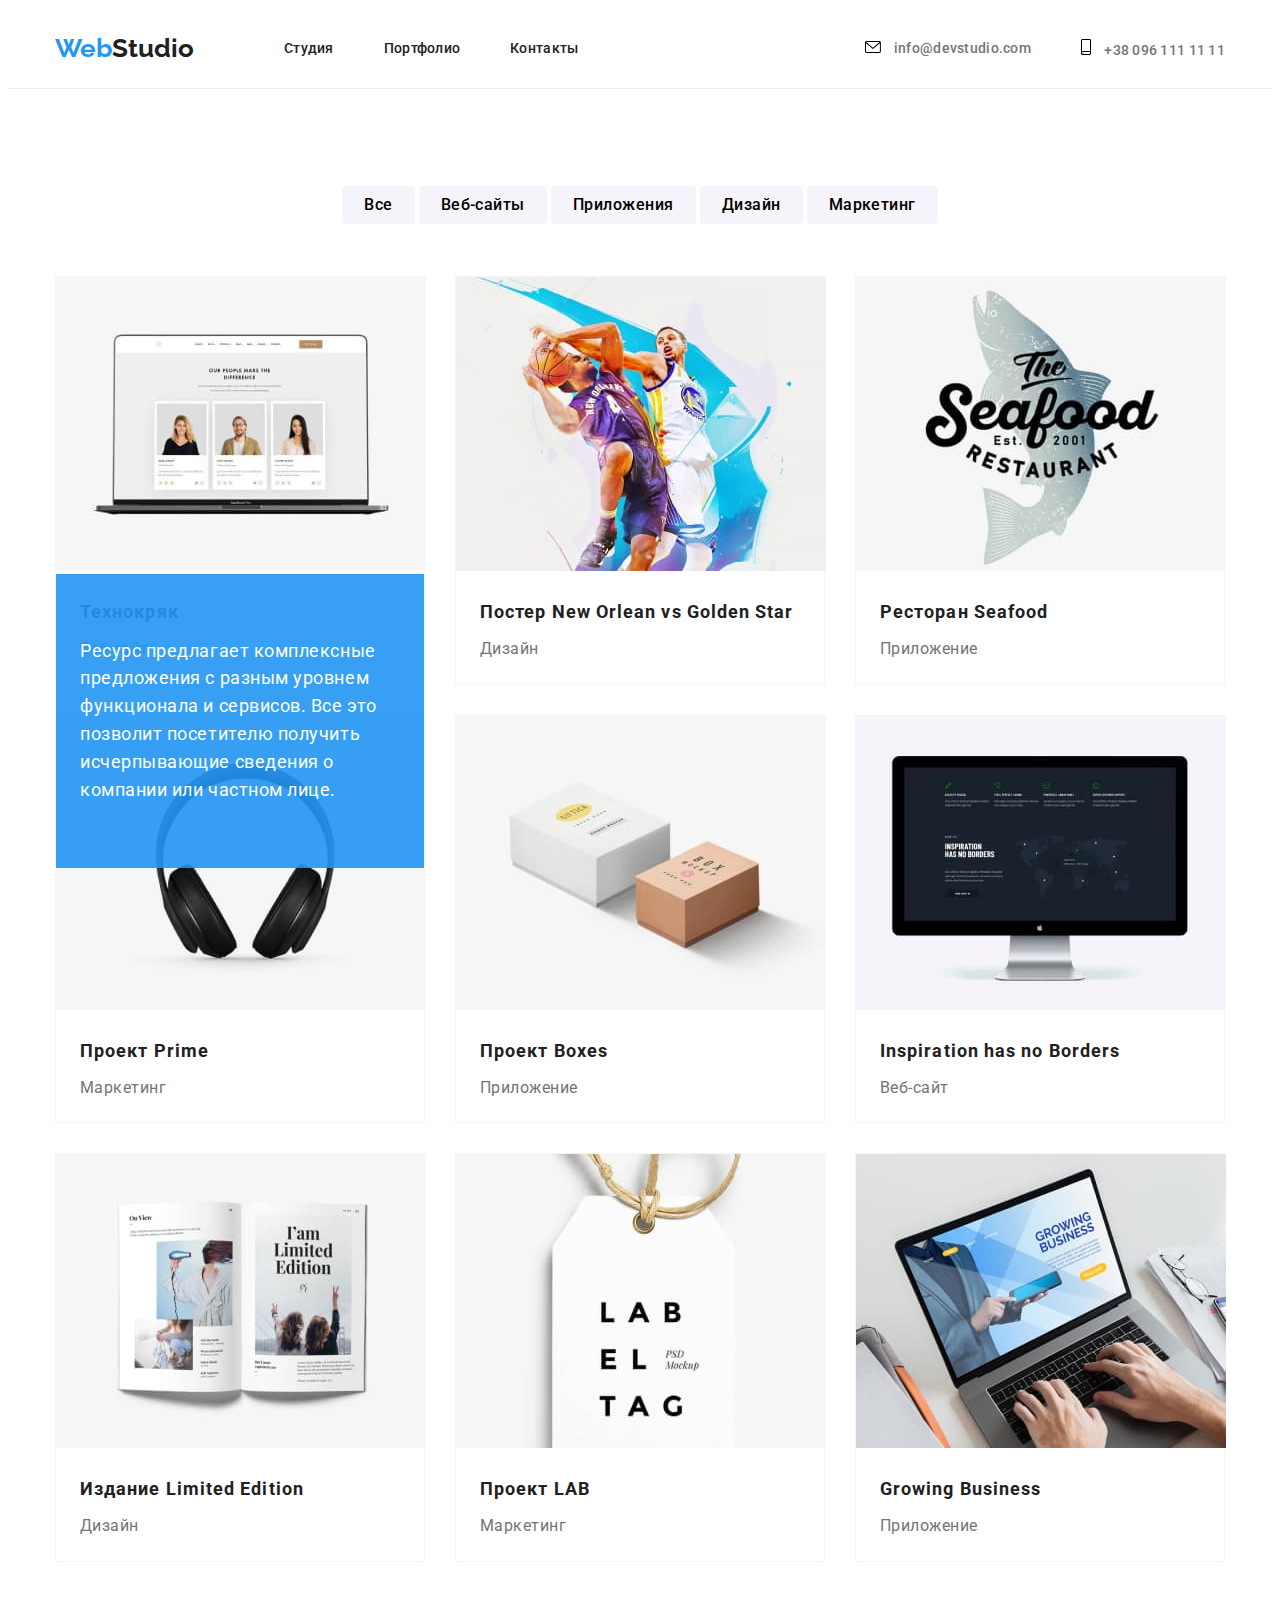
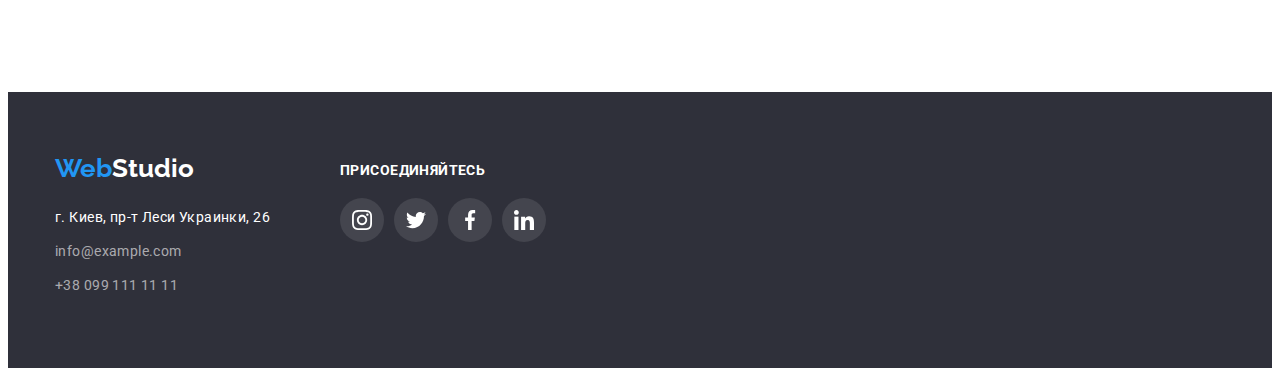
==== portfolio.html @ e7fb88fd "HW5 1 commit" ====
<!DOCTYPE html>
<html lang="ru">
<head>
    <meta charset="UTF-8">
    <meta http-equiv="X-UA-Compatible" content="IE=edge">
    <meta name="viewport" content="width=device-width, initial-scale=1.0">
    <link rel="preconnect" href="https://fonts.googleapis.com">
    <link rel="preconnect" href="https://fonts.gstatic.com" crossorigin>
    <link href="https://fonts.googleapis.com/css2?family=Montserrat:wght@400;700&family=Raleway:wght@700&family=Roboto:wght@400;500;700;900&display=swap" rel="stylesheet">
    <link rel="stylesheet" href="https://cdnjs.cloudflare.com/ajax/libs/modern-normalize/1.1.0/modern-normalize.min.css" integrity="sha512-wpPYUAdjBVSE4KJnH1VR1HeZfpl1ub8YT/NKx4PuQ5NmX2tKuGu6U/JRp5y+Y8XG2tV+wKQpNHVUX03MfMFn9Q==" crossorigin="anonymous" referrerpolicy="no-referrer" />
    <link rel="stylesheet" href="./styles.css">
    <title>Portfolio</title>
</head>
<body>
    <header>
        <div class="container">
            <nav class="nav-menu-list">
            <a class="logo" href="./images/WebStudio.jpg">
                <span class="web">Web</span><span class="'Studio">Studio</span>
            </a>
            <ul class="nav-menu-inner">
               <li class="nav-menu"><a class="nav-link" href="./index.html">Студия</a></li>
               <li class="nav-menu"><a class="nav-link" href="#">Портфолио</a></li>
               <li class="nav-menu"><a class="nav-link" href="#">Контакты</a></li>
            </ul>
            <ul class="contacts-menu">
                <li class="nav-menu-contact"><a href="mailto:info@devstudio.com">
                 <svg class="nav-icon" aria-hidden="true">
                     <use href="./images/icons.svg#icon-envelope-hover"></use>
                 </svg>
                 info@devstudio.com</a></li>
                <li class="nav-menu-contact"><a href="tel:+380961111111">
                 <svg class="smart-nav-icon" aria-hidden="true">
                     <use href="./images/icons.svg#icon-smartphone"></use>
                 </svg>
                 +38 096 111 11 11</a></li>
            </ul>
        </nav>
    </div>
    </header>
    <main>
     <section class="portfolio">
        <div class="container">
                <ul class="filters">
                    <li class="filter-button">
                        <a href="#" class="button-filter-group">
                            <button class="filter" type="button">Все</button>
                        </a>
                    </li>
                    <li class="filter-button">
                        <a href="#" class="button-filter-group">
                            <button class="filter" type="button">Веб-сайты</button> 
                         </a>
                    </li>
                    <li class="filter-button">
                        <a href="#" class="button-filter-group">
                            <button class="filter" type="button">Приложения</button> 
                         </a>
                    </li>
                    <li class="filter-button">
                        <a href="#" class="button-filter-group">
                            <button class="filter" type="button">Дизайн</button>
                        </a>
                    </li>
                    <li class="filter-button">
                        <a href="#" class="button-filter-group">
                            <button class="filter" type="button">Маркетинг</button> 
                         </a>
                    </li>         
                 </ul>
                 <ul class="portfolio-descriptions">
                    <li class="cards-portfolio">
                        <img class="backdrop-image" src="./images/imgfirst.jpg" alt="Технокряк" width="370">
                        <div class="backdrop">
                            <p class="backdrop-text">Ресурс предлагает комплексные предложения с разным уровнем функционала и сервисов. Все это позволит посетителю получить исчерпывающие сведения о компании или частном лице.</p>
                        </div>
                        <div class="card-portfolio-desc">
                            <h3 class="sub-title-description-card">Технокряк</h3>
                            <p class="text-description-card">Веб-сайт</p>
                        </div>
                    </li>
                    <li class="cards-portfolio">
                        <img src="./images/imgsecond.jpg" alt="Постер New Orlean vs Golden Star" width="370">
                        <div class="card-portfolio-desc">
                            <h3 class="sub-title-description-card">Постер New Orlean vs Golden Star</h3>
                            <p class="text-description-card">Дизайн</p>
                        </div>
                    </li>
                    <li class="cards-portfolio">
                        <img src="./images/imgthird.jpg" alt="Ресторан Seafood" width="370">
                        <div class="card-portfolio-desc">
                            <h3 class="sub-title-description-card">Ресторан Seafood</h3>
                            <p class="text-description-card">Приложение</p>
                        </div>
                    </li>
                    <li class="cards-portfolio">
                        <img src="./images/imgfouth.jpg" alt="Проект Prime" width="370">
                        <div class="card-portfolio-desc">
                            <h3 class="sub-title-description-card">Проект Prime</h3>
                            <p class="text-description-card">Маркетинг</p>
                        </div>
                    </li>
                    <li class="cards-portfolio">
                        <img src="./images/img5.jpg" alt="Проект Boxes" width="370">
                        <div class="card-portfolio-desc">
                            <h3 class="sub-title-description-card">Проект Boxes</h3>
                            <p class="text-description-card">Приложение</p>
                        </div>
                    </li>
                    <li class="cards-portfolio">
                        <img src="./images/img6.jpg" alt="Inspiration has no Borders" width="370">
                        <div class="card-portfolio-desc">
                            <h3 class="sub-title-description-card">Inspiration has no Borders</h3>
                            <p class="text-description-card">Веб-сайт</p>
                        </div>
                    </li>
                    <li class="cards-portfolio">
                        <img src="./images/img7.jpg" alt="Издание Limited Edition" width="370">
                        <div class="card-portfolio-desc">
                            <h3 class="sub-title-description-card">Издание Limited Edition</h3>
                            <p class="text-description-card">Дизайн</p>
                        </div>
                    </li>
                    <li class="cards-portfolio">
                        <img src="./images/img8.jpg" alt="Проект LAB" width="370">
                        <div class="card-portfolio-desc">
                            <h3 class="sub-title-description-card">Проект LAB</h3>
                            <p class="text-description-card">Маркетинг</p>
                        </div>
                    </li>
                    <li class="cards-portfolio">
                        <img src="./images/img9.jpg" alt="Growing Business" width="370">
                        <div class="card-portfolio-desc">
                            <h3 class="sub-title-description-card">Growing Business</h3>
                            <p class="text-description-card">Приложение</p>
                        </div>
                    </li>
                 </ul>
     </div>
    </section>
    </main>
    <footer class="footer">
        <div class="container footer-container">
            <div class="footer-contacts">
                <a class="logo-footer" href="./images/WebStudio.jpg">
                    <span class="web">Web</span><span class="studio-footer">Studio</span>
                </a>
                    <address class="address">г. Киев, пр-т Леси Украинки, 26</address>
                <ul class="contacts-footer">
                    <li class="contact-footer"><a href="mailto:info@example.com">info@example.com</a></li>
                    <li class="contact-footer"><a href="tel:+380991111111">+38 099 111 11 11</a></li>
                </ul>
            </div>
            <div>
                <div class="join">
                    <span class="footer-join">присоединяйтесь</span>
                </div>
                <div class="social-link-group">
                    <ul class="social-group">
                        <li class="social-cover-footer">
                            <a href="#" class="social-link-footer">
                                <svg class="social-icon-footer" width="20px" height="20px">
                                    <use href="./images/icons.svg#icon-instagram"></use>
                                 </svg> 
                            </a>                                               
                        </li>
                        <li class="social-cover-footer">
                            <a href="#" class="social-link-footer">
                                <svg class="social-icon-footer"  width="20px" height="20px" aria-label="Твитер">
                                    <use href="./images/icons.svg#icon-twitter"></use>
                                </svg>
                           </a>
                        </li>
                        <li class="social-cover-footer">
                            <a href="#" class="social-link-footer">
                                <svg class="social-icon-footer" width="20px" height="20px" aria-label="Фейсбук">
                                    <use href="./images/icons.svg#icon-facebook"></use>
                                 </svg>
                            </a>
                        </li>
                        <li class="social-cover-footer">
                            <a href="#" class="social-link-footer">
                                <svg class="social-icon-footer" width="20px" height="20px" aria-label="Линкдын">
                                    <use href="./images/icons.svg#icon-linkedin"></use>
                                 </svg>
                            </a>
                        </li>
                    </ul>
                </div>
           </div>
        </div>
       </footer>
</body>
</html>
---- styles.css ----
html {
    box-sizing: border-box;
}
*,
*::before,
*::after {
    box-sizing: inherit;
}
h1,
h2,
h3,
h4,
h5,
h6,
p {
	margin: 0;
}
ul {
    list-style: none;
	padding-left: 0;
	margin: 0;
}
:root {
    --text-color: #757575;
    --general-white-color: #fff;
    --text-color-bold: #212121;
    --blue-brand-color: #2196F3;
    --border-color: #F5F4FA;
}

body {
    background-color: var(--general-white-color);
    font-family: 'Roboto', sans-serif;
    font-weight: 400;
    color: var(--test-color);
    font-size: 14px;

}
.container {
    width: 1200px;
    margin: 0 auto;
    padding: 0 15px;
}
/*header*/
header {
    border-bottom: 1px solid #ECECEC;
}
.nav-menu-list {
    display: flex;
    align-items: center;
    justify-content: space-between;
    height: 80px;
}
a.logo {
    font-weight: 700;
    font-family: 'Raleway', sans-serif;
    text-decoration: none;
    color: var(--text-color-bold);
    font-size: 26px;
    margin-right: 90px;
}
.web {
    color: var(--blue-brand-color);
}
.studio {
    color:  var(--text-color-bold);
}
ul { 
    list-style: none; 
}
.nav-menu-inner {
    display: flex;
    padding-left: 0;
}
.nav-menu {
    margin-right: 50px;
}
.nav-menu > a {
    color: var(--text-color-bold);
    text-decoration: none;   
    font-weight: 500;
    line-height: 1.1;
    letter-spacing: 0.02em;
    position: relative;
}
.nav-link:hover::after,
.nav-link:focus::after {
    content: '';
    width: 100%;
    display: block;
    height: 4px;
    position: absolute;
    background-color: var(--blue-brand-color);
    top: 45px;

}
.contacts-menu {
    display: flex;
    margin-left: auto;
}
.nav-menu-contact {
    margin-left: 50px;
}
.nav-menu-contact > a {
    color: var(--text-color);
    text-decoration: none;
    font-weight: 500;
    letter-spacing: 0.02em;
}
.nav-menu > a:hover  {
    color: #2196F3;
}
.nav-menu > a:focus  {
    color: #2196F3;
}
.nav-menu-contact > a:hover,
.nav-menu-contact > a:focus
{
    color: #2196F3;
    fill: #2196F3;
}
.nav-icon {
    width: 16px;
    height: 14px;
    fill: var(--test-color);
    margin-right: 10px;
    padding-top: 2px;
}
.smart-nav-icon {
    width: 10px;
    height: 16px;
    fill: var(--test-color);
    margin-right: 10px;
}

/*main content*/
.top {
    height: 600px;
    background-color: #2F303A;
    align-items: center;
    display: flex;
    background-image: 
    linear-gradient(
        to right,
        rgba(47, 48, 58, 0.4),
        rgba(47, 48, 58, 0.4)),
    url(./images/header-image.jpg);
    background-size: contain;
    

}
.top-section {
    display: flex;
    flex-direction: column;
    align-items: center;
    justify-content: center;
    height: inherit;
}
.main-title {
    font-weight: 900;
    font-size: 44px;
    line-height: 1.36;
    text-align: center;
    text-transform: uppercase;
    color: var(--general-white-color);
    text-align: center;  
    letter-spacing: 0.06em;
    width: 700px;
    display: block;  
}
.book-service {
    width: 200px;
    height: 50px;
    color: var(--general-white-color);
    background-color:  var(--blue-brand-color); 
    border-radius: 4px; 
    border: 0px; 
    font-size: 16px;
    line-height: 1.87;
    letter-spacing: 0.06em;
    font-weight: 700;
    font-family: 'Roboto', sans-serif;
    margin-top: 35px;
}
/*main ideas*/
.description-idea {
    display: flex;
    justify-content: space-between;
}
.descriptions,  .team{
    padding-top: 94px;
    padding-bottom: 94px;
}
.card-box {
    padding-bottom: 94px;
}
.short-description:not(:nth-last-child(1)){
    margin-right: 30px;
}
.short-description{
    width: 270px;
    margin-right: 30px;
    display: block;
}

.sub-title {
    text-transform: uppercase;
    font-weight: 700;
    font-size: 14px;
    padding-bottom: 10px;
    padding-top: 30px;
}
.sub-title, .sub-title-description {
    color: var(--text-color-bold);
    line-height: 1.14;
    letter-spacing: 0.03em;
}
.idea-icon {
    width: 70px;
    height: 70px;
    background-position: center;
}
.cover-icon {
    width: 270px;
    height: 120px;
    background-color: var(--border-color) ;
    display: flex;
    align-items: center;
    justify-content: center;
}
.card-list-images {
    position: relative;
}
.card-images {
    display: flex;
    gap: 30px;
}
.card-images-description {
    display: flex;
    justify-content: center;
    background-color: rgba(47, 48, 58, 0.8);
    height: 70px;
    position: relative;
    bottom: 20%;
    align-items: center;
}
.card-text {
    font-size: 14px;
    line-height: 1.17;
    letter-spacing: 0.03em;
    font-weight: 700px;
    color: var(--general-white-color);
    text-transform: uppercase;
}
.sub-title-description-card {
    font-weight: 700;
    font-size: 18px;
    color: var(--text-color-bold);
    letter-spacing: 0.06em;
    line-height: 2;
    margin-bottom: 4px;
}
.sub-title-description{
    font-weight: 500;
    font-size: 16px;
    margin-bottom: 15px;
}
.text-description {
    color: var(--text-color);
    letter-spacing: 0.03em;
    line-height: 1.7;
    font-size: 14px;
}

.text-description-card {
    color: var(--text-color);
    letter-spacing: 0.03em;
    line-height: 1.87;
    font-size: 16px;
}
.card-desc{
    padding-top: 28px;
    padding-bottom: 28px;
}
.text-description-member {
    color: var(--text-color);
    letter-spacing: 0.03em;
    line-height: 1.18;
    font-size: 16px;
}
.description-title {
    font-weight: 700;
    font-size: 36px;
    line-height: 1.16;
    text-align: center;
    margin-bottom: 50px;
}
.team {
    background-color: var(--border-color);
}
.cards {
    display: flex;
    justify-content: space-between;
    margin-bottom: 0;
    padding-left: 0;
}
.card {
    background-color: var(--general-white-color);
    width: 270px;
    box-shadow: 0 2px 2px var(--text-color);
    text-align: center;
}
.social-group {
    display: flex;
    justify-content: center;
    margin-top: 16px;
}
.social-cover {
    display: flex;
    justify-content: center;
    align-items: center;
    width: 44px;
    height: 44px; 
    border-radius: 50%;
    margin-left: 10px;
}

.social-icon {
    fill: #AFB1B8;
}
.social-link:focus,
.social-link:focus .social-icon,
.social-cover:hover,
.social-cover:hover .social-icon
{
    fill: var(--general-white-color);
    background-color:#2196F3;
    cursor: pointer;
}
.social-link {
    display: flex;
    width: 100%;
    height: 100%;
    justify-content: center;
    align-items: center;
    border-radius: 50%;
}

/*companies*/
.companies {
    padding-top: 94px;
    padding-bottom: 94px;
}
.company-brands {
    display: flex;
    justify-content: space-between;
}
.brand-card{
    width: 170px;
    height: 92px;
    border: 1px solid   #AFB1B8;
    border-radius: 4px;
    display: flex;
    justify-content: center;
    align-items: center;
    fill: #AFB1B8;
}
.brand-card:hover {
    border-color: var(--blue-brand-color);
    fill: var(--blue-brand-color);
    cursor: pointer;
}
.brand-card:focus {
    border-color: var(--blue-brand-color);
    fill: var(--blue-brand-color);
}
/*portfolio*/
.portfolio {
    padding-top: 95px;
    padding-bottom: 100px;
}
.filters {
    display: flex;
    padding-left: 0;
    justify-content: center;
    margin-bottom: 50px;
}
.filter-button {
    border-color: var(--border-color); 
}
.filter {
    border-radius: 4px;
    background-color: var(--border-color);
    border-color: var(--border-color);
    font-size: 16px;
    line-height: 1.6;
    font-weight: 500; 
    border: 0;  
    margin: 2px;
    font-family: 'Roboto', sans-serif;
    letter-spacing: 0.03em;
    padding: 6px 22px;
}
.filter-button>a :focus,
.filter-button>a :hover{
    color: var(--general-white-color);
    background-color: var(--blue-brand-color);
    cursor: pointer;
    box-shadow: 0 2px 2px #2F303A;
    padding: 6px 22px;
}
.cards-portfolio {
    width: 370px;
    margin-right: 30px;
    margin-bottom: 30px;
    position: relative;
}
.cards-portfolio:hover {
    box-shadow:  0px 4px 6px 0px rgba(0, 0, 0, 0.12);
    cursor: pointer;
}
.backdrop-image {

}
.backdrop {
    position: absolute;
    width: 100%;
    height: 294px;
    background-color: rgba(33, 150, 243, 0.9);
    padding: 63px 24px;
    z-index: 1;
    transition:  250ms ease;
}
.backdrop:hover {
    transform: translateY(100%);

}
.backdrop-text {
    font-size: 18px;
    line-height: 1.55;
    font-weight: 400px;
    letter-spacing: 0.03em;
    color: var(--general-white-color);
}
.card-portfolio-desc {
    padding-top: 20px;
    padding-bottom: 20px;
    padding-left: 24px;
    padding-right: 20px;
}
.cards-portfolio:nth-of-type(3n){
    margin-right: 0;
}
.cards-portfolio:nth-of-type(3n+1){
    margin-left: 0;
}
ul > .cards-portfolio{
    border: 1px solid var(--border-color);
}
.portfolio-descriptions {
    display: flex;
    flex-wrap: wrap;
    padding-left: 0;
}


/*footer*/
.footer {
    background-color: #2F303A; 
    width: 1600;
    padding-top: 60px;
    padding-bottom: 60px;
}
.footer-container{
    display: flex;
}
.footer-contacts {
    margin-right: 70px;
}
a.logo-footer {
    font-weight: 700;
    font-family: 'Raleway', sans-serif;
    text-decoration: none;
    color: var(--general-white-color);
    line-height: 1.3;
    font-size: 26px;
    margin-bottom: 20px;
    display: block;
}
.contact-footer > a {
    color: rgba(255, 255, 255, 0.6);
    text-decoration: none;
    line-height: 1.7;
    letter-spacing: 0.03em;
    margin-bottom: 10px;
    display: block;
}
.address {
    color: var(--general-white-color);
    text-decoration: none;
    font-style: normal;
    line-height: 1.7;
    letter-spacing: 0.03em;
    margin-bottom: 10px;
}
.join {
    padding-top: 10px;
}
.footer-join {
    text-transform: uppercase;
    color: var(--general-white-color);
    text-align: center;  
    letter-spacing: 0.03em;
    font-weight: 700;
}
.social-link-group {
    margin-top: 20px;
    
}
.social-cover-footer {
    display: flex;
    justify-content: center;
    align-items: center;
    width: 44px;
    height: 44px; 
    border-radius: 50%;
    margin-right: 10px;
    background-color: #44454E;
}
.social-icon-footer {
    fill: var(--general-white-color);
}
.social-cover-footer:hover,
.social-cover-footer:hover .social-icon-footer
{
    fill: var(--general-white-color);
    background-color:#2196F3;
    cursor: pointer;
}
.social-link-footer:focus,
.social-cover-footer:focus,
.social-link-footer:focus .social-icon-footer
{
    fill: var(--general-white-color);
    background-color:#2196F3;
    cursor: pointer;
}
.social-link-footer {
    display: flex;
    height: 100%;
    width: 100%;
    justify-content: center;
    align-items: center;
    border-radius: 50%;
}
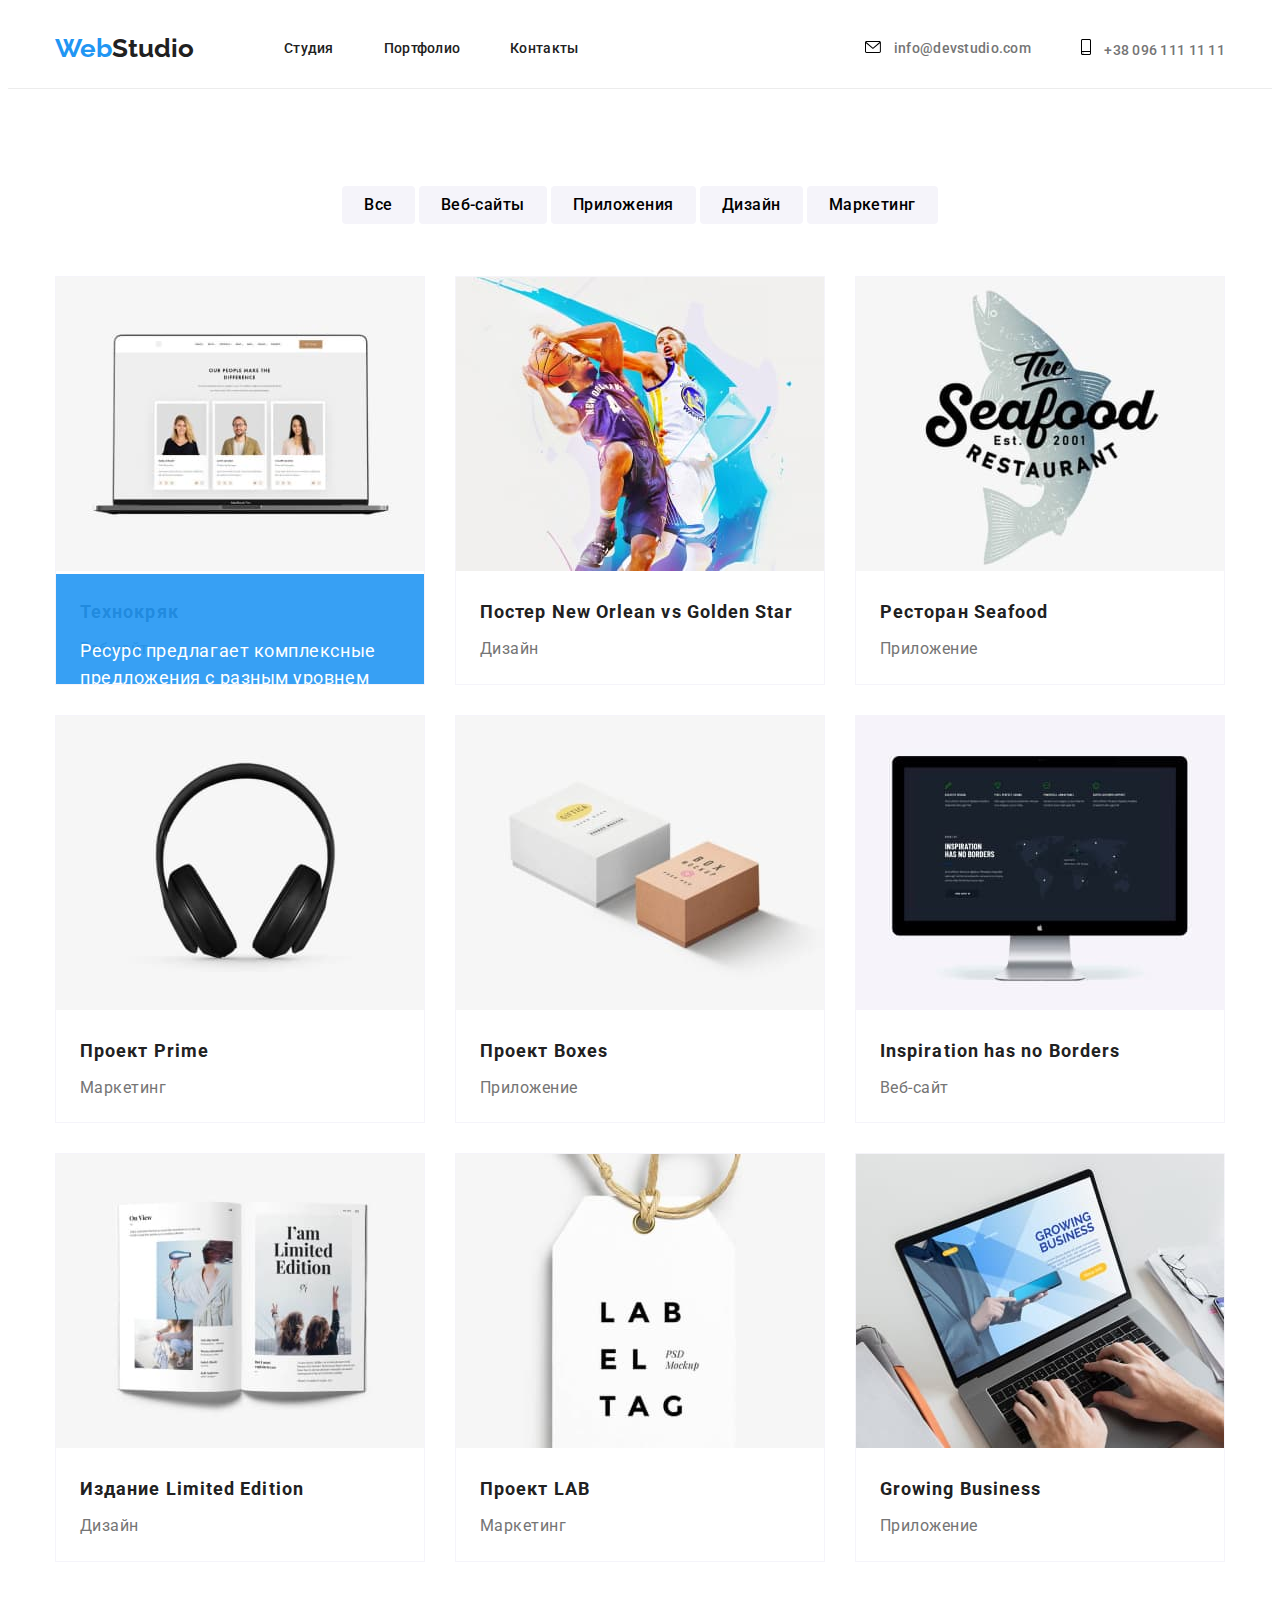
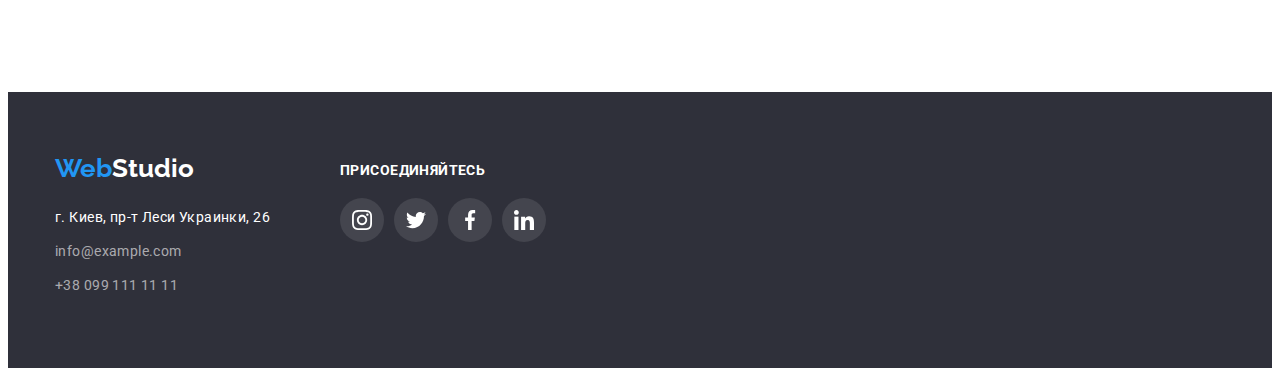
==== commit d348190d: "HW5 3 commit" ====
--- a/portfolio.html
+++ b/portfolio.html
@@ -69,14 +69,17 @@
                     </li>         
                  </ul>
                  <ul class="portfolio-descriptions">
+                    
                     <li class="cards-portfolio">
-                        <img class="backdrop-image" src="./images/imgfirst.jpg" alt="Технокряк" width="370">
-                        <div class="backdrop">
-                            <p class="backdrop-text">Ресурс предлагает комплексные предложения с разным уровнем функционала и сервисов. Все это позволит посетителю получить исчерпывающие сведения о компании или частном лице.</p>
-                        </div>
-                        <div class="card-portfolio-desc">
-                            <h3 class="sub-title-description-card">Технокряк</h3>
-                            <p class="text-description-card">Веб-сайт</p>
+                        <div class="backdrop-overlay">
+                                <img class="backdrop-image" src="./images/imgfirst.jpg" alt="Технокряк" width="370">
+                                <div class="backdrop">
+                                    <p class="backdrop-text">Ресурс предлагает комплексные предложения с разным уровнем функционала и сервисов. Все это позволит посетителю получить исчерпывающие сведения о компании или частном лице.</p>
+                                </div>      
+                                <div class="card-portfolio-desc">
+                                    <h3 class="sub-title-description-card">Технокряк</h3>
+                                    <p class="text-description-card">Веб-сайт</p>
+                                </div>
                         </div>
                     </li>
                     <li class="cards-portfolio">
--- a/styles.css
+++ b/styles.css
@@ -414,13 +414,23 @@
     margin-right: 30px;
     margin-bottom: 30px;
     position: relative;
+    overflow: hidden;
+    
+}
+.card-group {
+    position:relative;
+    
 }
 .cards-portfolio:hover {
     box-shadow:  0px 4px 6px 0px rgba(0, 0, 0, 0.12);
-    cursor: pointer;
-}
-.backdrop-image {
-
+    cursor: pointer; 
+}
+.backdrop-overlay {
+    overflow: hidden;
+}
+.backdrop-overlay:hover> .backdrop {
+    transform: translateY(-101%);
+    z-index: 1;
 }
 .backdrop {
     position: absolute;
@@ -428,14 +438,16 @@
     height: 294px;
     background-color: rgba(33, 150, 243, 0.9);
     padding: 63px 24px;
-    z-index: 1;
-    transition:  250ms ease;
-}
-.backdrop:hover {
-    transform: translateY(100%);
-
-}
-.backdrop-text {
+    transform: translateY(0%);
+    transition-duration: 250ms;
+    z-index: 0;
+
+}
+ /*.card-portfolio:hover .backdrop {
+      transform: translateX(50%)
+
+}*/
+.backdrop > p {
     font-size: 18px;
     line-height: 1.55;
     font-weight: 400px;
@@ -447,6 +459,8 @@
     padding-bottom: 20px;
     padding-left: 24px;
     padding-right: 20px;
+
+
 }
 .cards-portfolio:nth-of-type(3n){
     margin-right: 0;
@@ -552,4 +566,45 @@
     justify-content: center;
     align-items: center;
     border-radius: 50%;
+}
+
+.backdrop-modal {
+    position: fixed;
+    top: 0;
+    left: 0;
+    width: 100%;
+    height: 100%;
+    background-color: rgba(0, 0, 0, 0.2);
+    transition: 250ms, visibility;
+
+}
+.modal {
+    width: 528px;
+    min-height: 581px;
+    background-color: var(--general-white-color);
+    position: absolute;
+    border-radius: 4px;
+    top: 50%;
+    left: 50%;
+    transform: translate(-50%, -50%);
+
+
+}
+.modal-close-button {
+    width: 30px;
+    height: 30px;
+    border-radius: 50%;
+    border: 1px solid rgba(0, 0, 0, 0.1);
+    position: absolute;
+    display: flex;
+    justify-content: center;
+    align-items: center;
+    right: 8px;
+    top: 8px;
+    background-color: var(--general-white-color);
+}
+.is-hidden {
+    opacity: 0;
+    visibility: hidden;
+    pointer-events: none;
 }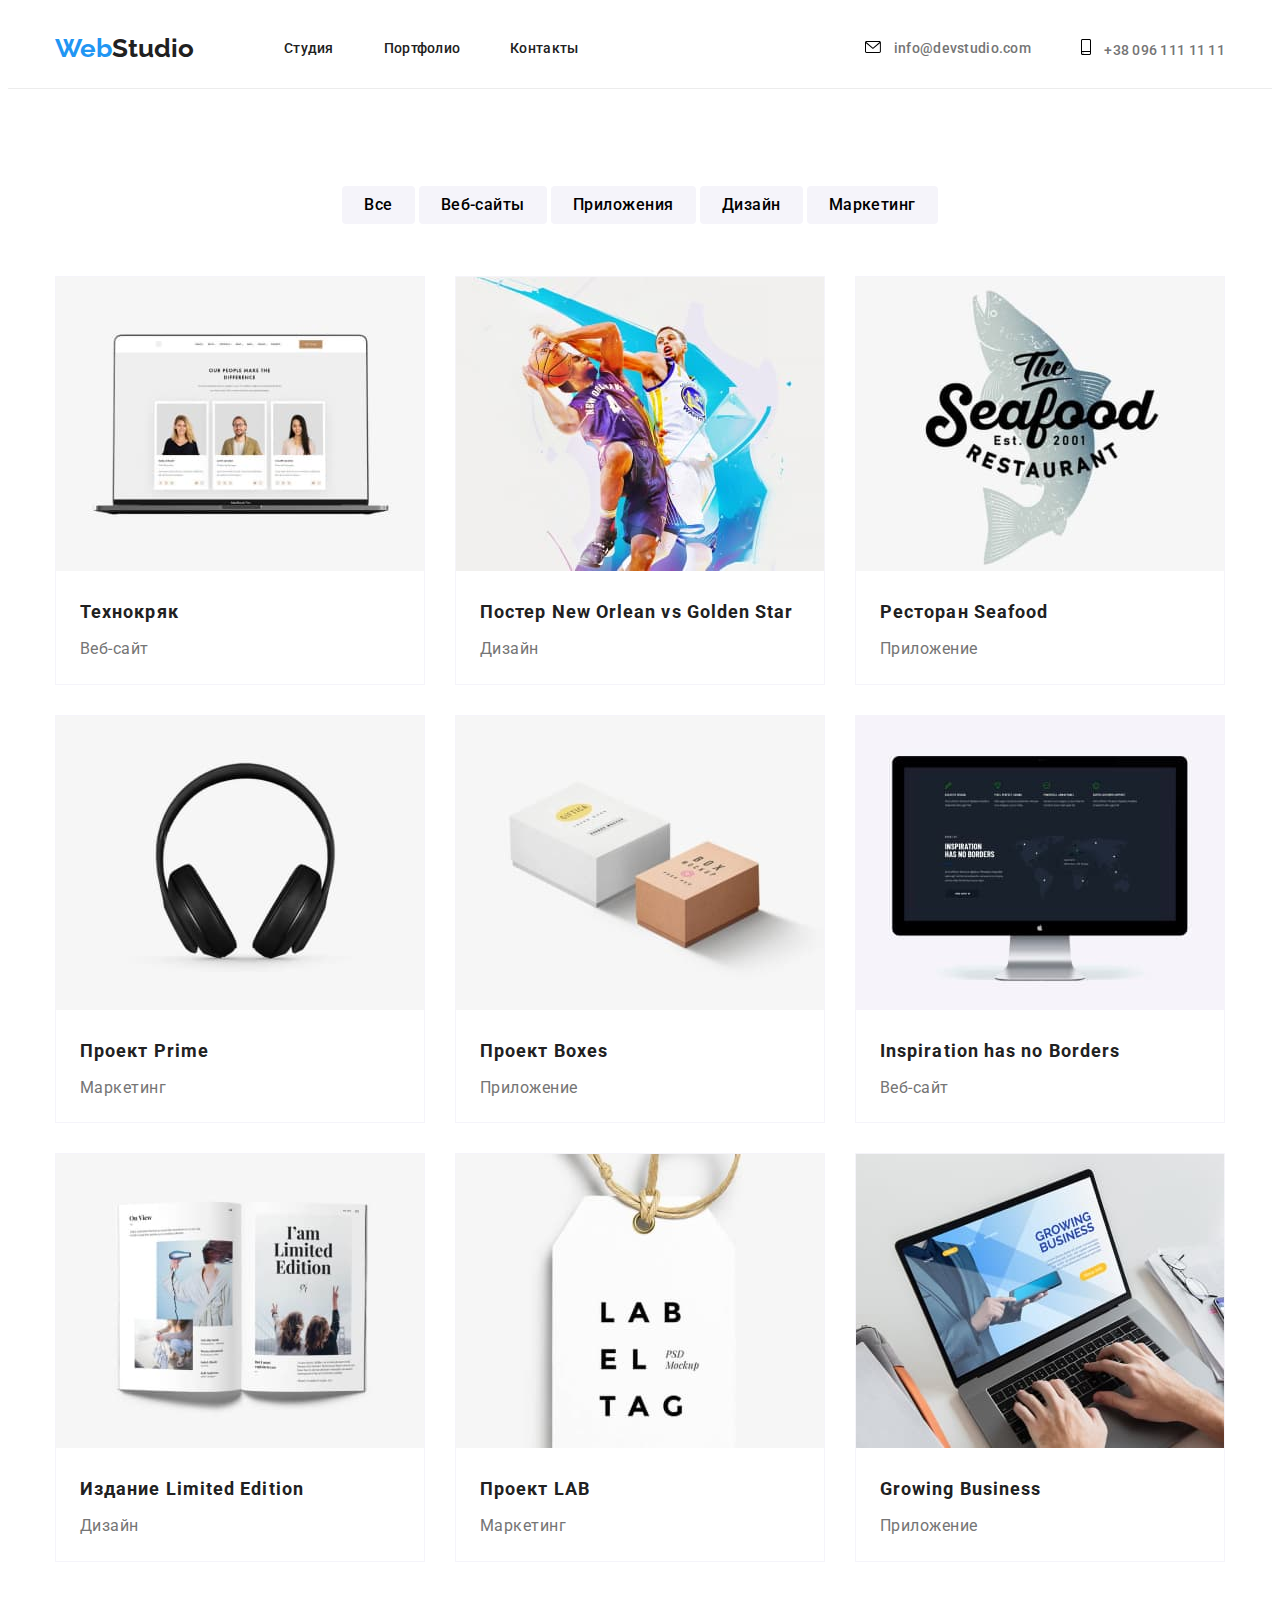
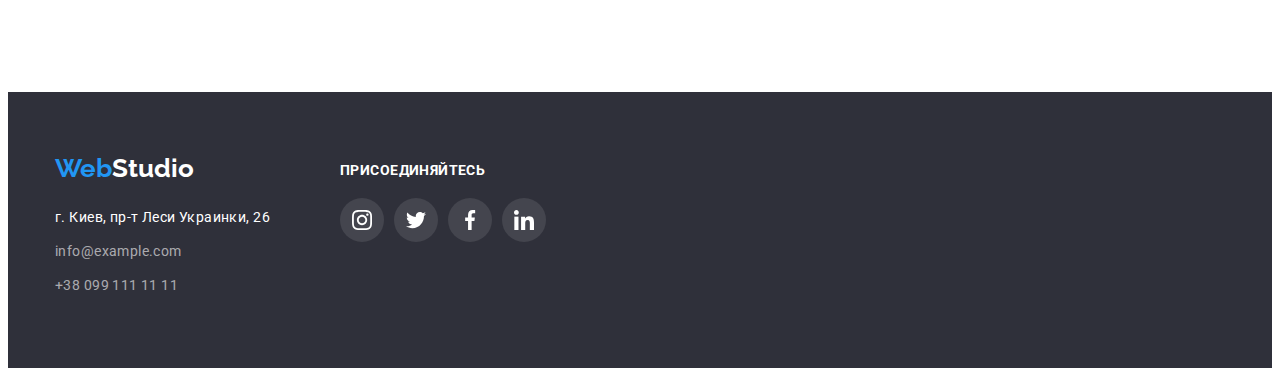
==== commit 1c0f4e2f: "HW5 5commit" ====
--- a/portfolio.html
+++ b/portfolio.html
@@ -68,8 +68,7 @@
                          </a>
                     </li>         
                  </ul>
-                 <ul class="portfolio-descriptions">
-                    
+                 <ul class="portfolio-descriptions">                 
                     <li class="cards-portfolio">
                         <div class="backdrop-overlay">
                                 <img class="backdrop-image" src="./images/imgfirst.jpg" alt="Технокряк" width="370">
@@ -83,60 +82,103 @@
                         </div>
                     </li>
                     <li class="cards-portfolio">
-                        <img src="./images/imgsecond.jpg" alt="Постер New Orlean vs Golden Star" width="370">
-                        <div class="card-portfolio-desc">
-                            <h3 class="sub-title-description-card">Постер New Orlean vs Golden Star</h3>
-                            <p class="text-description-card">Дизайн</p>
-                        </div>
-                    </li>
-                    <li class="cards-portfolio">
-                        <img src="./images/imgthird.jpg" alt="Ресторан Seafood" width="370">
-                        <div class="card-portfolio-desc">
-                            <h3 class="sub-title-description-card">Ресторан Seafood</h3>
-                            <p class="text-description-card">Приложение</p>
-                        </div>
-                    </li>
-                    <li class="cards-portfolio">
-                        <img src="./images/imgfouth.jpg" alt="Проект Prime" width="370">
-                        <div class="card-portfolio-desc">
-                            <h3 class="sub-title-description-card">Проект Prime</h3>
-                            <p class="text-description-card">Маркетинг</p>
-                        </div>
-                    </li>
-                    <li class="cards-portfolio">
-                        <img src="./images/img5.jpg" alt="Проект Boxes" width="370">
-                        <div class="card-portfolio-desc">
-                            <h3 class="sub-title-description-card">Проект Boxes</h3>
-                            <p class="text-description-card">Приложение</p>
-                        </div>
-                    </li>
-                    <li class="cards-portfolio">
-                        <img src="./images/img6.jpg" alt="Inspiration has no Borders" width="370">
-                        <div class="card-portfolio-desc">
-                            <h3 class="sub-title-description-card">Inspiration has no Borders</h3>
-                            <p class="text-description-card">Веб-сайт</p>
-                        </div>
-                    </li>
-                    <li class="cards-portfolio">
-                        <img src="./images/img7.jpg" alt="Издание Limited Edition" width="370">
-                        <div class="card-portfolio-desc">
-                            <h3 class="sub-title-description-card">Издание Limited Edition</h3>
-                            <p class="text-description-card">Дизайн</p>
-                        </div>
-                    </li>
-                    <li class="cards-portfolio">
-                        <img src="./images/img8.jpg" alt="Проект LAB" width="370">
-                        <div class="card-portfolio-desc">
-                            <h3 class="sub-title-description-card">Проект LAB</h3>
-                            <p class="text-description-card">Маркетинг</p>
-                        </div>
-                    </li>
-                    <li class="cards-portfolio">
-                        <img src="./images/img9.jpg" alt="Growing Business" width="370">
-                        <div class="card-portfolio-desc">
-                            <h3 class="sub-title-description-card">Growing Business</h3>
-                            <p class="text-description-card">Приложение</p>
-                        </div>
+                        <div class="backdrop-overlay">
+                            <img src="./images/imgsecond.jpg" alt="Постер New Orlean vs Golden Star" width="370">
+                            <div class="backdrop">
+                                <p class="backdrop-text">Ресурс предлагает комплексные предложения с разным уровнем функционала и сервисов. Все это позволит посетителю получить исчерпывающие сведения о компании или частном лице.</p>
+                            </div>
+                            <div class="card-portfolio-desc">
+                                <h3 class="sub-title-description-card">Постер New Orlean vs Golden Star</h3>
+                                <p class="text-description-card">Дизайн</p>
+                            </div>
+                        </div>
+                    </li>
+                    <li class="cards-portfolio">
+                        <div class="backdrop-overlay">
+                            <img src="./images/imgthird.jpg" alt="Ресторан Seafood" width="370">
+                            <div class="backdrop">
+                                <p class="backdrop-text">Ресурс предлагает комплексные предложения с разным уровнем функционала и сервисов. Все это позволит посетителю получить исчерпывающие сведения о компании или частном лице.</p>
+                            </div>
+                            <div class="card-portfolio-desc">
+                                <h3 class="sub-title-description-card">Ресторан Seafood</h3>
+                                <p class="text-description-card">Приложение</p>
+                            </div>
+                        </div>
+                    </li>
+                    <li class="cards-portfolio">
+                        <div class="backdrop-overlay">
+                            <img src="./images/imgfouth.jpg" alt="Проект Prime" width="370">
+                            <div class="backdrop">
+                                <p class="backdrop-text">Ресурс предлагает комплексные предложения с разным уровнем функционала и сервисов. Все это позволит посетителю получить исчерпывающие сведения о компании или частном лице.</p>
+                            </div>
+                            <div class="card-portfolio-desc">
+                                <h3 class="sub-title-description-card">Проект Prime</h3>
+                                <p class="text-description-card">Маркетинг</p>
+                            </div>
+                        </div>
+
+                    </li>
+                    <li class="cards-portfolio">
+                        <div class="backdrop-overlay">
+                            <img src="./images/img5.jpg" alt="Проект Boxes" width="370">
+                            <div class="backdrop">
+                                <p class="backdrop-text">Ресурс предлагает комплексные предложения с разным уровнем функционала и сервисов. Все это позволит посетителю получить исчерпывающие сведения о компании или частном лице.</p>
+                            </div>
+                            <div class="card-portfolio-desc">
+                                <h3 class="sub-title-description-card">Проект Boxes</h3>
+                                <p class="text-description-card">Приложение</p>
+                            </div>
+                        </div>
+                    </li>
+                    <li class="cards-portfolio">
+                        <div class="backdrop-overlay">
+                            <img src="./images/img6.jpg" alt="Inspiration has no Borders" width="370">
+                            <div class="backdrop">
+                                <p class="backdrop-text">Ресурс предлагает комплексные предложения с разным уровнем функционала и сервисов. Все это позволит посетителю получить исчерпывающие сведения о компании или частном лице.</p>
+                            </div>
+                            <div class="card-portfolio-desc">
+                                <h3 class="sub-title-description-card">Inspiration has no Borders</h3>
+                                <p class="text-description-card">Веб-сайт</p>
+                            </div>
+                        </div>
+                    </li>
+                    <li class="cards-portfolio">
+                        <div class="backdrop-overlay">
+                            <img src="./images/img7.jpg" alt="Издание Limited Edition" width="370">
+                            <div class="backdrop">
+                                <p class="backdrop-text">Ресурс предлагает комплексные предложения с разным уровнем функционала и сервисов. Все это позволит посетителю получить исчерпывающие сведения о компании или частном лице.</p>
+                            </div>
+                            <div class="card-portfolio-desc">
+                                <h3 class="sub-title-description-card">Издание Limited Edition</h3>
+                                <p class="text-description-card">Дизайн</p>
+                            </div>
+                        </div>
+                    </li>
+                    <li class="cards-portfolio">
+                        <div class="backdrop-overlay">
+                            <img src="./images/img8.jpg" alt="Проект LAB" width="370">
+                            <div class="backdrop">
+                                <p class="backdrop-text">Ресурс предлагает комплексные предложения с разным уровнем функционала и сервисов. Все это позволит посетителю получить исчерпывающие сведения о компании или частном лице.</p>
+                            </div>
+                            <div class="card-portfolio-desc">
+                                <h3 class="sub-title-description-card">Проект LAB</h3>
+                                <p class="text-description-card">Маркетинг</p>
+                            </div>
+                        </div>
+
+                    </li>
+                    <li class="cards-portfolio">
+                        <div class="backdrop-overlay">
+                            <img src="./images/img9.jpg" alt="Growing Business" width="370">
+                            <div class="backdrop">
+                                <p class="backdrop-text">Ресурс предлагает комплексные предложения с разным уровнем функционала и сервисов. Все это позволит посетителю получить исчерпывающие сведения о компании или частном лице.</p>
+                            </div>
+                            <div class="card-portfolio-desc">
+                                <h3 class="sub-title-description-card">Growing Business</h3>
+                                <p class="text-description-card">Приложение</p>
+                            </div>
+                        </div>
+
                     </li>
                  </ul>
      </div>
--- a/styles.css
+++ b/styles.css
@@ -91,7 +91,7 @@
     height: 4px;
     position: absolute;
     background-color: var(--blue-brand-color);
-    top: 45px;
+    top: 47px;
 
 }
 .contacts-menu {
@@ -419,7 +419,7 @@
 }
 .card-group {
     position:relative;
-    
+
 }
 .cards-portfolio:hover {
     box-shadow:  0px 4px 6px 0px rgba(0, 0, 0, 0.12);
@@ -430,7 +430,7 @@
 }
 .backdrop-overlay:hover> .backdrop {
     transform: translateY(-101%);
-    z-index: 1;
+    visibility: visible;
 }
 .backdrop {
     position: absolute;
@@ -440,7 +440,7 @@
     padding: 63px 24px;
     transform: translateY(0%);
     transition-duration: 250ms;
-    z-index: 0;
+    visibility: hidden;
 
 }
  /*.card-portfolio:hover .backdrop {
@@ -459,7 +459,8 @@
     padding-bottom: 20px;
     padding-left: 24px;
     padding-right: 20px;
-
+    position: relative;
+    background-color: var(--general-white-color);
 
 }
 .cards-portfolio:nth-of-type(3n){
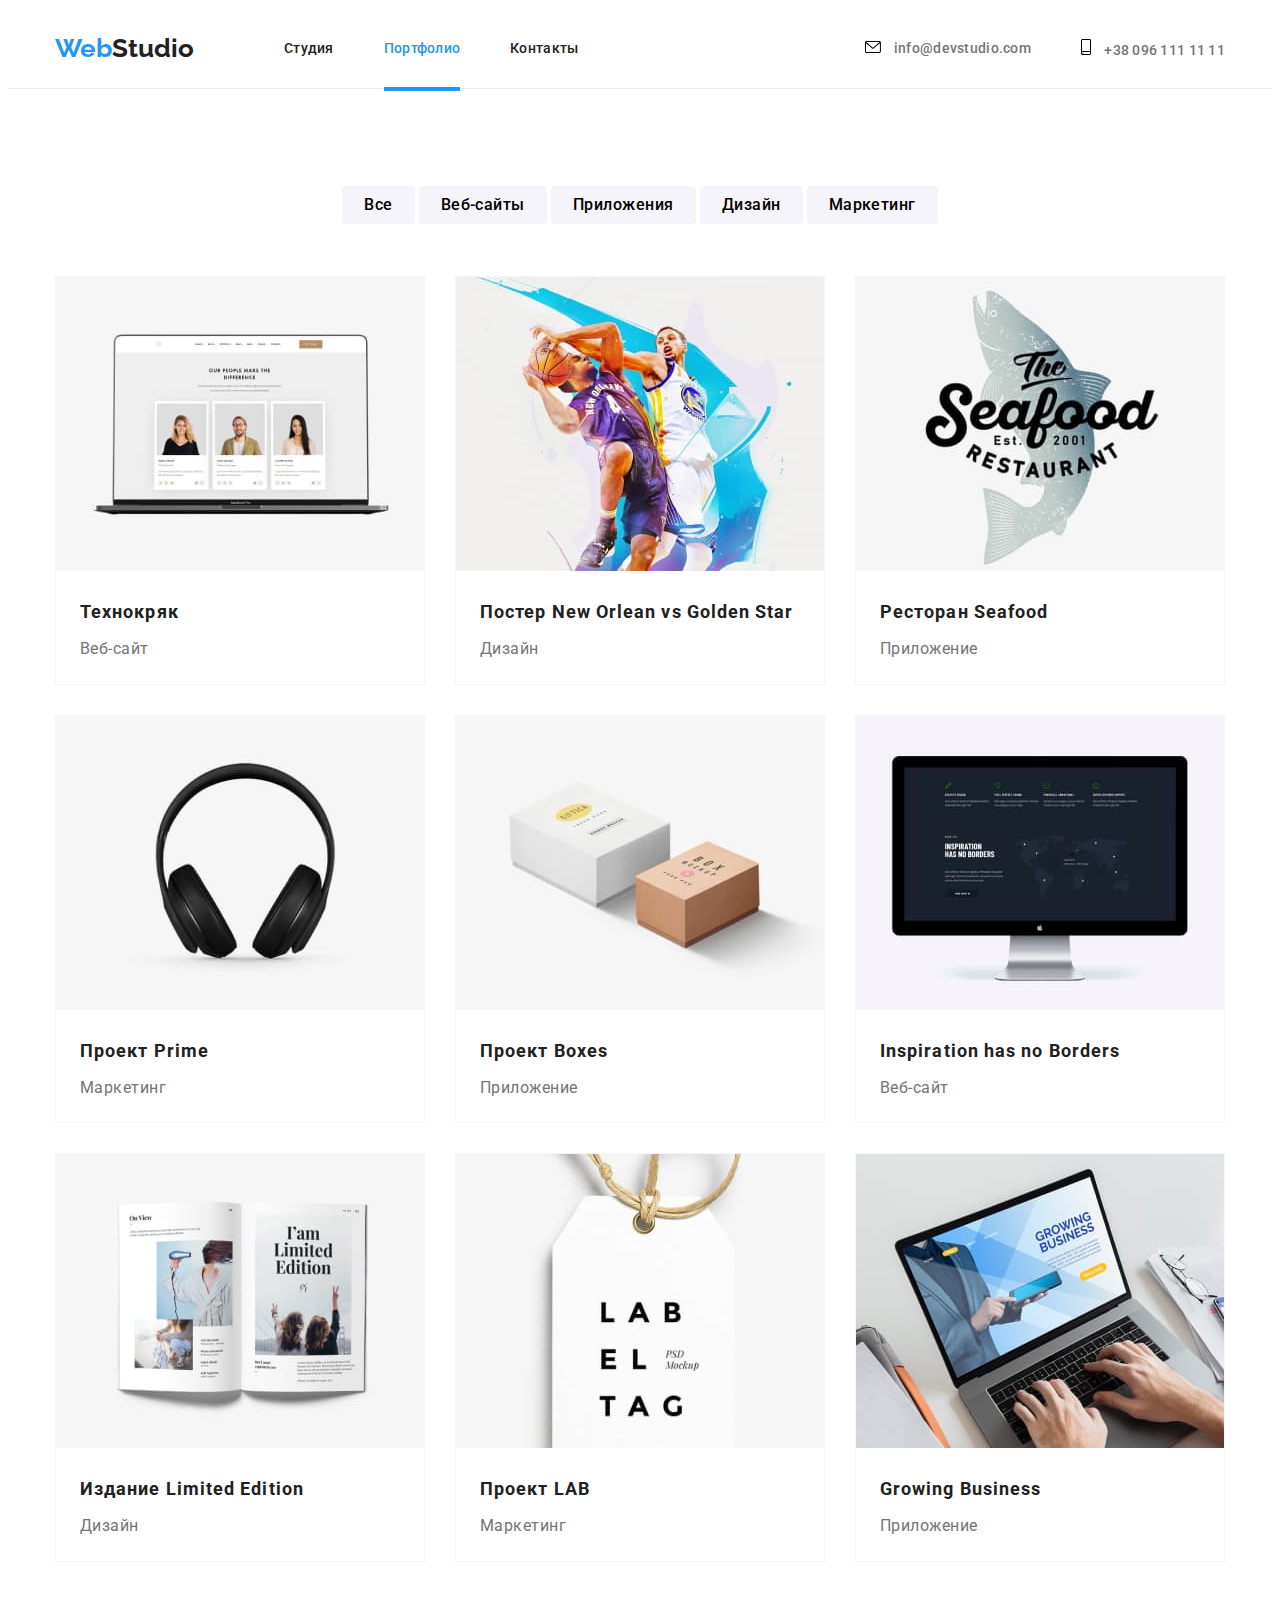
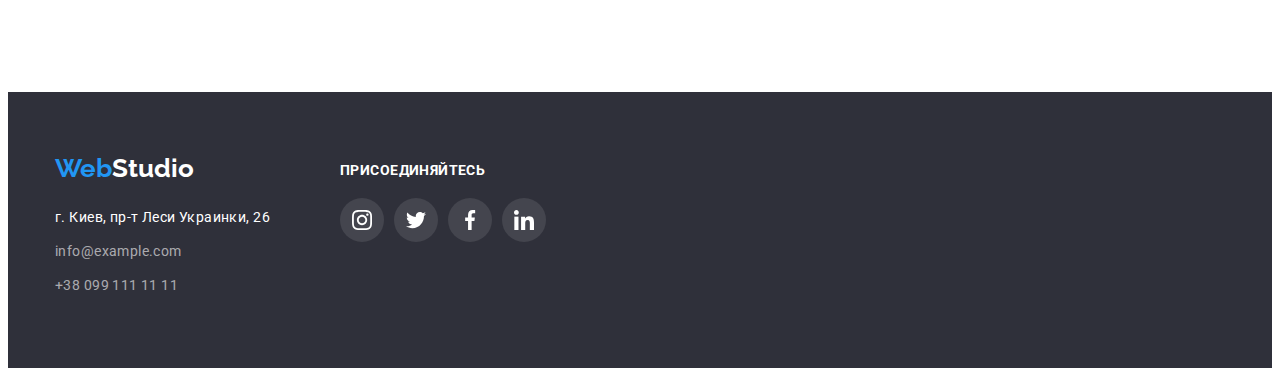
==== commit 99961e55: "HW5 2commit after 2d fixes" ====
--- a/portfolio.html
+++ b/portfolio.html
@@ -19,8 +19,8 @@
                 <span class="web">Web</span><span class="'Studio">Studio</span>
             </a>
             <ul class="nav-menu-inner">
-               <li class="nav-menu"><a class="nav-link" href="./index.html">Студия</a></li>
-               <li class="nav-menu"><a class="nav-link" href="#">Портфолио</a></li>
+               <li class="nav-menu"><a class="nav-link" href="index.html">Студия</a></li>
+               <li class="nav-menu"><a class="nav-link current" href="#">Портфолио</a></li>
                <li class="nav-menu"><a class="nav-link" href="#">Контакты</a></li>
             </ul>
             <ul class="contacts-menu">
--- a/styles.css
+++ b/styles.css
@@ -83,8 +83,16 @@
     letter-spacing: 0.02em;
     position: relative;
 }
-.nav-link:hover::after,
-.nav-link:focus::after {
+.nav-link:focus::after,
+.nav-link:hover::after {
+    transform: scalex(1);
+    visibility: visible;
+}
+.nav-menu .current {
+    position: relative;
+    color: var(--blue-brand-color);
+}
+.current::before {
     content: '';
     width: 100%;
     display: block;
@@ -92,8 +100,24 @@
     position: absolute;
     background-color: var(--blue-brand-color);
     top: 47px;
-
-}
+    visibility: visible;
+}
+
+.nav-link::after{
+    content: '';
+    width: 100%;
+    display: block;
+    height: 4px;
+    position: absolute;
+    background-color: var(--blue-brand-color);
+    top: 47px;
+    transition: 250ms;
+    transform: scalex(0);
+    visibility: hidden;
+
+}
+
+
 .contacts-menu {
     display: flex;
     margin-left: auto;
@@ -106,11 +130,12 @@
     text-decoration: none;
     font-weight: 500;
     letter-spacing: 0.02em;
+    transition: 250ms;
 }
 .nav-menu > a:hover  {
     color: #2196F3;
 }
-.nav-menu > a:focus  {
+.nav-menu> a:focus  {
     color: #2196F3;
 }
 .nav-menu-contact > a:hover,
@@ -248,7 +273,7 @@
     font-size: 14px;
     line-height: 1.17;
     letter-spacing: 0.03em;
-    font-weight: 700px;
+    font-weight: 700;
     color: var(--general-white-color);
     text-transform: uppercase;
 }
@@ -323,16 +348,22 @@
     height: 44px; 
     border-radius: 50%;
     margin-left: 10px;
+    transition: 250ms;
+
 }
 
 .social-icon {
     fill: #AFB1B8;
+    transition: 250ms;
 }
 .social-link:focus,
 .social-link:focus .social-icon,
-.social-cover:hover,
-.social-cover:hover .social-icon
-{
+.social-cover:hover .social-icon {
+    fill: var(--general-white-color);
+    cursor: pointer;
+}
+
+.social-cover:hover {
     fill: var(--general-white-color);
     background-color:#2196F3;
     cursor: pointer;
@@ -344,6 +375,9 @@
     justify-content: center;
     align-items: center;
     border-radius: 50%;
+    transition: 250ms;
+    transition-timing-function: cubic-bezier(0.4, 0, 0.2, 1);
+
 }
 
 /*companies*/
@@ -364,6 +398,7 @@
     justify-content: center;
     align-items: center;
     fill: #AFB1B8;
+    transition: 250ms;
 }
 .brand-card:hover {
     border-color: var(--blue-brand-color);
@@ -400,6 +435,8 @@
     font-family: 'Roboto', sans-serif;
     letter-spacing: 0.03em;
     padding: 6px 22px;
+    transition: 250ms;
+
 }
 .filter-button>a :focus,
 .filter-button>a :hover{
@@ -438,15 +475,12 @@
     height: 294px;
     background-color: rgba(33, 150, 243, 0.9);
     padding: 63px 24px;
-    transform: translateY(0%);
-    transition-duration: 250ms;
     visibility: hidden;
-
-}
- /*.card-portfolio:hover .backdrop {
-      transform: translateX(50%)
-
-}*/
+    transition: 250ms;
+    transition-timing-function: cubic-bezier(0.4, 0, 0.2, 1);
+
+}
+
 .backdrop > p {
     font-size: 18px;
     line-height: 1.55;
@@ -541,6 +575,7 @@
     border-radius: 50%;
     margin-right: 10px;
     background-color: #44454E;
+    transition: 250ms;
 }
 .social-icon-footer {
     fill: var(--general-white-color);
@@ -576,7 +611,7 @@
     width: 100%;
     height: 100%;
     background-color: rgba(0, 0, 0, 0.2);
-    transition: 250ms, visibility;
+    transition: 250ms;
 
 }
 .modal {
